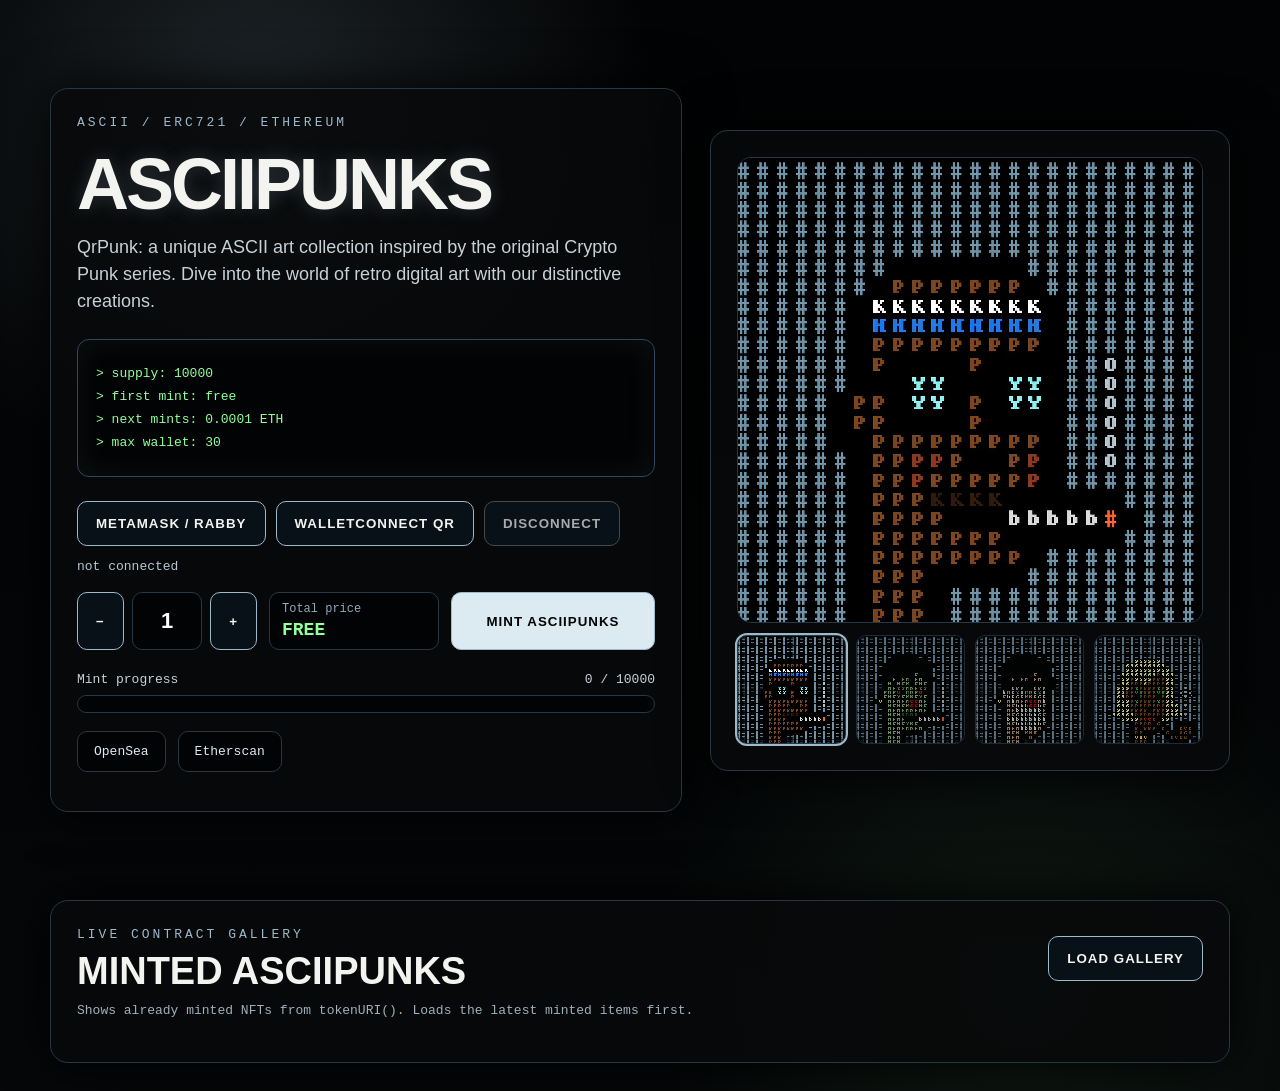
==== index.html @ 7e713a9b "Add files via upload" ====
<!doctype html>
<html lang="uk">
<head>
  <meta charset="utf-8" />
  <meta name="viewport" content="width=device-width,initial-scale=1" />
  <title>AsciiPunks Mint</title>
  <link rel="stylesheet" href="style.css" />
</head>
<body>
  <main class="page">
    <section class="hero">
      <div class="left">
        <div class="kicker">ASCII / ERC721 / ETHEREUM</div>
        <h1>AsciiPunks</h1>
        <p class="desc">QrPunk: a unique ASCII art collection inspired by the original Crypto Punk series. Dive into the world of retro digital art with our distinctive creations.</p>

        <div class="terminal">
          <p>&gt; supply: 10000</p>
          <p>&gt; first mint: free</p>
          <p>&gt; next mints: 0.0001 ETH</p>
          <p>&gt; max wallet: 30</p>
        </div>

        <div class="connect">
          <button id="browserWalletBtn">MetaMask / Rabby</button>
          <button id="walletConnectBtn">WalletConnect QR</button>
          <button id="disconnectBtn">Disconnect</button>
        </div>
        <p id="wallet">not connected</p>

        <div class="mintBox">
          <div class="counter">
            <button id="minusBtn">−</button>
            <input id="amountInput" value="1" />
            <button id="plusBtn">+</button>
          </div>
          <div class="priceBox">
            <span>Total price</span>
            <b id="priceText">FREE</b>
          </div>
          <button id="mintBtn" class="mint">Mint AsciiPunks</button>
        </div>

        <div class="progressWrap">
          <div class="progressTop">
            <span>Mint progress</span>
            <span id="mintedText">0 / 10000</span>
          </div>
          <div class="bar"><div id="progressBar"></div></div>
        </div>

        <div class="linksRow">
          <a id="openseaLink" href="#" target="_blank">OpenSea</a>
          <a id="etherscanLink" href="#" target="_blank">Etherscan</a>
        </div>

        <p id="status"></p>
      </div>

      <div class="right">
        <div class="mainPreview"><img id="mainImg" src="assets/preview1.jpeg" alt="AsciiPunk preview"></div>
        <div class="thumbs">
          <img src="assets/preview1.jpeg" data-img="assets/preview1.jpeg" class="active">
          <img src="assets/preview2.jpeg" data-img="assets/preview2.jpeg">
          <img src="assets/preview3.jpeg" data-img="assets/preview3.jpeg">
          <img src="assets/preview4.jpeg" data-img="assets/preview4.jpeg">
        </div>
      </div>
    </section>

    <section class="gallerySection">
      <div class="galleryHead">
        <div>
          <div class="kicker">LIVE CONTRACT GALLERY</div>
          <h2>Minted AsciiPunks</h2>
        </div>
        <button id="loadGalleryBtn">Load Gallery</button>
      </div>
      <p class="galleryNote">Shows already minted NFTs from tokenURI(). Loads the latest minted items first.</p>
      <div id="gallery" class="gallery"></div>
    </section>
  </main>

  <script type="module" src="app.js"></script>
</body>
</html>
---- style.css ----
*{box-sizing:border-box}:root{--bg:#020304;--line:#263746;--blue:#9db9ca;--green:#92ff9b;--white:#f3f3ef}body{margin:0;background:var(--bg);color:var(--white);font-family:Arial,Helvetica,sans-serif}.page{min-height:100vh;padding:28px;background:radial-gradient(circle at 20% 10%,rgba(157,185,202,.18),transparent 28%),radial-gradient(circle at 80% 90%,rgba(146,255,155,.08),transparent 26%),linear-gradient(180deg,#020304,#050708)}.hero{max-width:1180px;margin:0 auto;display:grid;grid-template-columns:1fr 520px;gap:28px;align-items:center;min-height:calc(100vh - 56px)}.left,.right,.gallerySection{border:1px solid var(--line);background:rgba(7,9,10,.86);box-shadow:0 0 50px #000;border-radius:18px;padding:26px}.kicker{font-family:monospace;color:var(--blue);letter-spacing:3px;font-size:13px}h1{font-size:72px;line-height:.9;margin:22px 0 14px;text-transform:uppercase;letter-spacing:-3px;text-shadow:0 0 18px rgba(157,185,202,.25)}h2{font-size:38px;line-height:1;margin:10px 0 0;text-transform:uppercase}.desc{color:#c8d1d6;font-size:18px;line-height:1.5;max-width:700px}.terminal{margin:24px 0;padding:18px;border:1px solid #31485a;background:#020304;color:var(--green);font-family:monospace;border-radius:12px;box-shadow:inset 0 0 30px rgba(157,185,202,.08)}.terminal p{margin:8px 0}.connect{display:flex;gap:10px;align-items:center;flex-wrap:wrap;margin-bottom:12px}button{border:1px solid var(--blue);background:#081018;color:var(--white);border-radius:10px;padding:14px 18px;font-weight:800;cursor:pointer;text-transform:uppercase;letter-spacing:1px}button:hover{box-shadow:0 0 18px rgba(157,185,202,.35)}#disconnectBtn{border-color:#494949;color:#aaa}#wallet,#status{font-family:monospace;color:#b7c7d1;word-break:break-word}.mintBox{display:grid;grid-template-columns:180px 170px 1fr;gap:12px;margin:18px 0}.counter{display:flex;gap:8px}.counter input{width:100%;border:1px solid var(--line);background:#020304;color:#fff;border-radius:10px;text-align:center;font-size:22px;font-weight:800}.priceBox{border:1px solid var(--line);background:#020304;border-radius:10px;padding:9px 12px;font-family:monospace}.priceBox span{display:block;color:#8fa9b8;font-size:12px;margin-bottom:4px}.priceBox b{display:block;color:var(--green);font-size:18px}.mint{background:#dceaf2;color:#020304}.progressWrap{margin-top:22px}.progressTop{display:flex;justify-content:space-between;font-family:monospace;color:#c8d1d6;margin-bottom:8px}.bar{height:18px;border:1px solid var(--line);background:#020304;border-radius:99px;overflow:hidden}#progressBar{height:100%;width:0%;background:linear-gradient(90deg,var(--blue),var(--green));box-shadow:0 0 20px rgba(146,255,155,.5)}.linksRow{display:flex;gap:12px;flex-wrap:wrap;margin-top:18px}.linksRow a{display:inline-flex;align-items:center;justify-content:center;padding:12px 16px;border:1px solid var(--line);border-radius:10px;background:#020304;color:#dceaf2;text-decoration:none;font-family:monospace;transition:.2s}.linksRow a:hover{border-color:var(--blue);box-shadow:0 0 18px rgba(157,185,202,.25)}.mainPreview{border:1px solid var(--line);background:#000;border-radius:14px;overflow:hidden}.mainPreview img{display:block;width:100%;image-rendering:pixelated}.thumbs{display:grid;grid-template-columns:repeat(4,1fr);gap:10px;margin-top:12px}.thumbs img{width:100%;border:1px solid var(--line);border-radius:10px;cursor:pointer;image-rendering:pixelated;opacity:.75}.thumbs img.active{opacity:1;outline:2px solid var(--blue)}.gallerySection{max-width:1180px;margin:28px auto 0}.galleryHead{display:flex;justify-content:space-between;align-items:center;gap:16px}.galleryNote{color:#9fb0bb;font-family:monospace}.gallery{display:grid;grid-template-columns:repeat(5,1fr);gap:14px;margin-top:18px}.nftCard{border:1px solid var(--line);background:#020304;border-radius:14px;overflow:hidden}.nftCard img{display:block;width:100%;aspect-ratio:1/1;object-fit:cover;image-rendering:pixelated;background:#000}.nftCard div{padding:10px;font-family:monospace;color:#dceaf2}.nftCard small{display:block;color:#8fa9b8;margin-top:4px}@media(max-width:980px){.hero{grid-template-columns:1fr}.right{order:-1}h1{font-size:48px}.mintBox{grid-template-columns:1fr}.priceBox{text-align:center}.gallery{grid-template-columns:repeat(2,1fr)}.galleryHead{display:block}.galleryHead button{margin-top:14px;width:100%}}
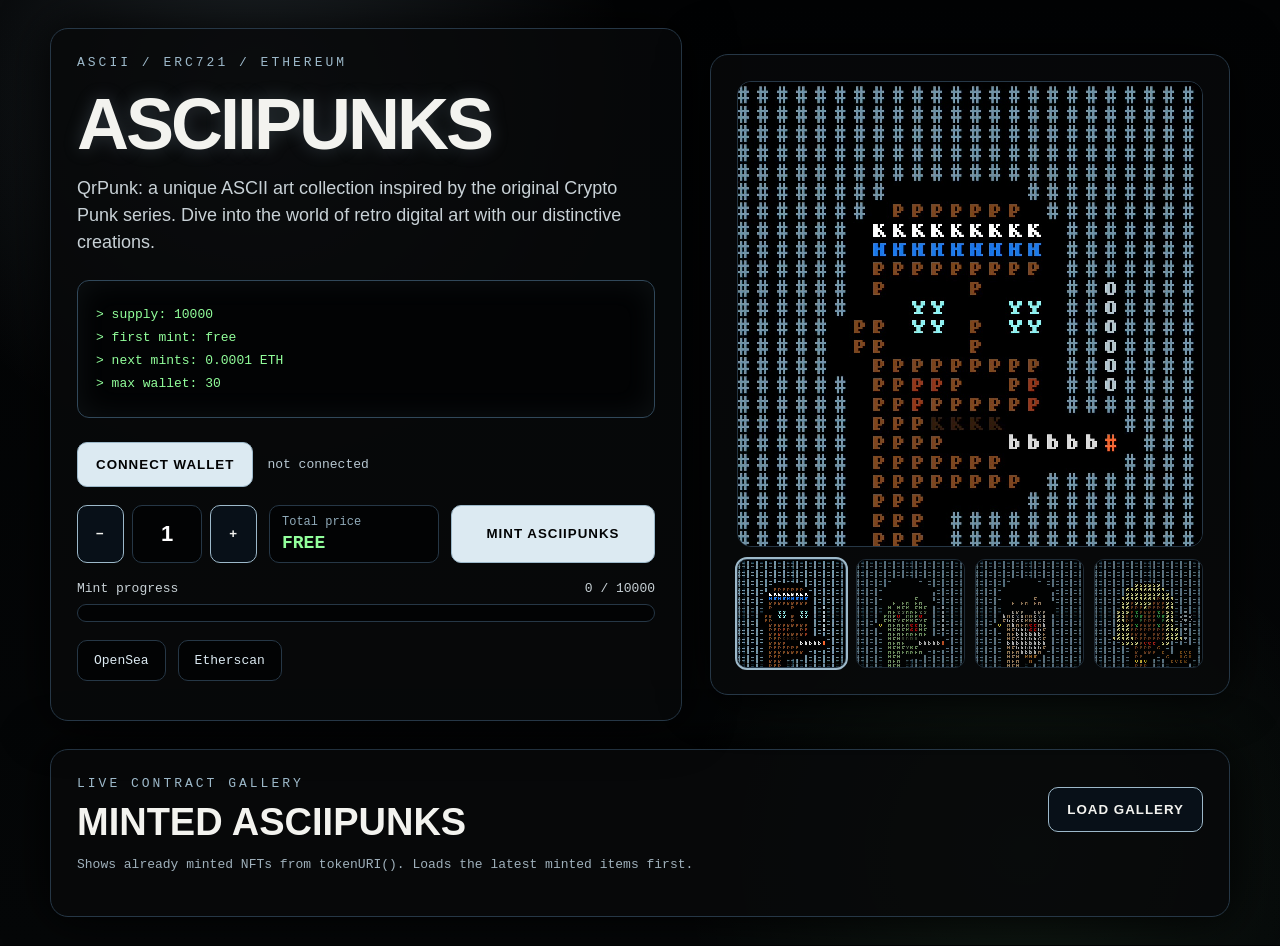
==== commit f9b122dc: "Add files via upload" ====
--- a/index.html
+++ b/index.html
@@ -1,86 +1,18 @@
-<!doctype html>
-<html lang="uk">
-<head>
-  <meta charset="utf-8" />
-  <meta name="viewport" content="width=device-width,initial-scale=1" />
-  <title>AsciiPunks Mint</title>
-  <link rel="stylesheet" href="style.css" />
-</head>
-<body>
-  <main class="page">
-    <section class="hero">
-      <div class="left">
-        <div class="kicker">ASCII / ERC721 / ETHEREUM</div>
-        <h1>AsciiPunks</h1>
-        <p class="desc">QrPunk: a unique ASCII art collection inspired by the original Crypto Punk series. Dive into the world of retro digital art with our distinctive creations.</p>
-
-        <div class="terminal">
-          <p>&gt; supply: 10000</p>
-          <p>&gt; first mint: free</p>
-          <p>&gt; next mints: 0.0001 ETH</p>
-          <p>&gt; max wallet: 30</p>
-        </div>
-
-        <div class="connect">
-          <button id="browserWalletBtn">MetaMask / Rabby</button>
-          <button id="walletConnectBtn">WalletConnect QR</button>
-          <button id="disconnectBtn">Disconnect</button>
-        </div>
-        <p id="wallet">not connected</p>
-
-        <div class="mintBox">
-          <div class="counter">
-            <button id="minusBtn">−</button>
-            <input id="amountInput" value="1" />
-            <button id="plusBtn">+</button>
-          </div>
-          <div class="priceBox">
-            <span>Total price</span>
-            <b id="priceText">FREE</b>
-          </div>
-          <button id="mintBtn" class="mint">Mint AsciiPunks</button>
-        </div>
-
-        <div class="progressWrap">
-          <div class="progressTop">
-            <span>Mint progress</span>
-            <span id="mintedText">0 / 10000</span>
-          </div>
-          <div class="bar"><div id="progressBar"></div></div>
-        </div>
-
-        <div class="linksRow">
-          <a id="openseaLink" href="#" target="_blank">OpenSea</a>
-          <a id="etherscanLink" href="#" target="_blank">Etherscan</a>
-        </div>
-
-        <p id="status"></p>
-      </div>
-
-      <div class="right">
-        <div class="mainPreview"><img id="mainImg" src="assets/preview1.jpeg" alt="AsciiPunk preview"></div>
-        <div class="thumbs">
-          <img src="assets/preview1.jpeg" data-img="assets/preview1.jpeg" class="active">
-          <img src="assets/preview2.jpeg" data-img="assets/preview2.jpeg">
-          <img src="assets/preview3.jpeg" data-img="assets/preview3.jpeg">
-          <img src="assets/preview4.jpeg" data-img="assets/preview4.jpeg">
-        </div>
-      </div>
-    </section>
-
-    <section class="gallerySection">
-      <div class="galleryHead">
-        <div>
-          <div class="kicker">LIVE CONTRACT GALLERY</div>
-          <h2>Minted AsciiPunks</h2>
-        </div>
-        <button id="loadGalleryBtn">Load Gallery</button>
-      </div>
-      <p class="galleryNote">Shows already minted NFTs from tokenURI(). Loads the latest minted items first.</p>
-      <div id="gallery" class="gallery"></div>
-    </section>
-  </main>
-
-  <script type="module" src="app.js"></script>
-</body>
-</html>
+<!doctype html><html lang="uk"><head><meta charset="utf-8"><meta name="viewport" content="width=device-width,initial-scale=1"><title>AsciiPunks Mint</title><link rel="stylesheet" href="style.css"></head><body>
+<main class="page">
+<section class="hero">
+<div class="left">
+<div class="kicker">ASCII / ERC721 / ETHEREUM</div>
+<h1>AsciiPunks</h1>
+<p class="desc">QrPunk: a unique ASCII art collection inspired by the original Crypto Punk series. Dive into the world of retro digital art with our distinctive creations.</p>
+<div class="terminal"><p>&gt; supply: 10000</p><p>&gt; first mint: free</p><p>&gt; next mints: 0.0001 ETH</p><p>&gt; max wallet: 30</p></div>
+<div class="connect"><button id="connectWalletBtn">Connect Wallet</button><span id="wallet">not connected</span></div>
+<div class="mintBox"><div class="counter"><button id="minusBtn">−</button><input id="amountInput" value="1"><button id="plusBtn">+</button></div><div class="priceBox"><span>Total price</span><b id="priceText">FREE</b></div><button id="mintBtn" class="mint">Mint AsciiPunks</button></div>
+<div class="progressWrap"><div class="progressTop"><span>Mint progress</span><span id="mintedText">0 / 10000</span></div><div class="bar"><div id="progressBar"></div></div></div>
+<div class="linksRow"><a id="openseaLink" href="#" target="_blank">OpenSea</a><a id="etherscanLink" href="#" target="_blank">Etherscan</a></div>
+<p id="status"></p>
+</div>
+<div class="right"><div class="mainPreview"><img id="mainImg" src="assets/preview1.jpeg"></div><div class="thumbs"><img src="assets/preview1.jpeg" data-img="assets/preview1.jpeg" class="active"><img src="assets/preview2.jpeg" data-img="assets/preview2.jpeg"><img src="assets/preview3.jpeg" data-img="assets/preview3.jpeg"><img src="assets/preview4.jpeg" data-img="assets/preview4.jpeg"></div></div>
+</section>
+<section class="gallerySection"><div class="galleryHead"><div><div class="kicker">LIVE CONTRACT GALLERY</div><h2>Minted AsciiPunks</h2></div><button id="loadGalleryBtn">Load Gallery</button></div><p class="galleryNote">Shows already minted NFTs from tokenURI(). Loads the latest minted items first.</p><div id="gallery" class="gallery"></div></section>
+</main><script type="module" src="app.js"></script></body></html>
--- a/style.css
+++ b/style.css
@@ -1 +1 @@
-*{box-sizing:border-box}:root{--bg:#020304;--line:#263746;--blue:#9db9ca;--green:#92ff9b;--white:#f3f3ef}body{margin:0;background:var(--bg);color:var(--white);font-family:Arial,Helvetica,sans-serif}.page{min-height:100vh;padding:28px;background:radial-gradient(circle at 20% 10%,rgba(157,185,202,.18),transparent 28%),radial-gradient(circle at 80% 90%,rgba(146,255,155,.08),transparent 26%),linear-gradient(180deg,#020304,#050708)}.hero{max-width:1180px;margin:0 auto;display:grid;grid-template-columns:1fr 520px;gap:28px;align-items:center;min-height:calc(100vh - 56px)}.left,.right,.gallerySection{border:1px solid var(--line);background:rgba(7,9,10,.86);box-shadow:0 0 50px #000;border-radius:18px;padding:26px}.kicker{font-family:monospace;color:var(--blue);letter-spacing:3px;font-size:13px}h1{font-size:72px;line-height:.9;margin:22px 0 14px;text-transform:uppercase;letter-spacing:-3px;text-shadow:0 0 18px rgba(157,185,202,.25)}h2{font-size:38px;line-height:1;margin:10px 0 0;text-transform:uppercase}.desc{color:#c8d1d6;font-size:18px;line-height:1.5;max-width:700px}.terminal{margin:24px 0;padding:18px;border:1px solid #31485a;background:#020304;color:var(--green);font-family:monospace;border-radius:12px;box-shadow:inset 0 0 30px rgba(157,185,202,.08)}.terminal p{margin:8px 0}.connect{display:flex;gap:10px;align-items:center;flex-wrap:wrap;margin-bottom:12px}button{border:1px solid var(--blue);background:#081018;color:var(--white);border-radius:10px;padding:14px 18px;font-weight:800;cursor:pointer;text-transform:uppercase;letter-spacing:1px}button:hover{box-shadow:0 0 18px rgba(157,185,202,.35)}#disconnectBtn{border-color:#494949;color:#aaa}#wallet,#status{font-family:monospace;color:#b7c7d1;word-break:break-word}.mintBox{display:grid;grid-template-columns:180px 170px 1fr;gap:12px;margin:18px 0}.counter{display:flex;gap:8px}.counter input{width:100%;border:1px solid var(--line);background:#020304;color:#fff;border-radius:10px;text-align:center;font-size:22px;font-weight:800}.priceBox{border:1px solid var(--line);background:#020304;border-radius:10px;padding:9px 12px;font-family:monospace}.priceBox span{display:block;color:#8fa9b8;font-size:12px;margin-bottom:4px}.priceBox b{display:block;color:var(--green);font-size:18px}.mint{background:#dceaf2;color:#020304}.progressWrap{margin-top:22px}.progressTop{display:flex;justify-content:space-between;font-family:monospace;color:#c8d1d6;margin-bottom:8px}.bar{height:18px;border:1px solid var(--line);background:#020304;border-radius:99px;overflow:hidden}#progressBar{height:100%;width:0%;background:linear-gradient(90deg,var(--blue),var(--green));box-shadow:0 0 20px rgba(146,255,155,.5)}.linksRow{display:flex;gap:12px;flex-wrap:wrap;margin-top:18px}.linksRow a{display:inline-flex;align-items:center;justify-content:center;padding:12px 16px;border:1px solid var(--line);border-radius:10px;background:#020304;color:#dceaf2;text-decoration:none;font-family:monospace;transition:.2s}.linksRow a:hover{border-color:var(--blue);box-shadow:0 0 18px rgba(157,185,202,.25)}.mainPreview{border:1px solid var(--line);background:#000;border-radius:14px;overflow:hidden}.mainPreview img{display:block;width:100%;image-rendering:pixelated}.thumbs{display:grid;grid-template-columns:repeat(4,1fr);gap:10px;margin-top:12px}.thumbs img{width:100%;border:1px solid var(--line);border-radius:10px;cursor:pointer;image-rendering:pixelated;opacity:.75}.thumbs img.active{opacity:1;outline:2px solid var(--blue)}.gallerySection{max-width:1180px;margin:28px auto 0}.galleryHead{display:flex;justify-content:space-between;align-items:center;gap:16px}.galleryNote{color:#9fb0bb;font-family:monospace}.gallery{display:grid;grid-template-columns:repeat(5,1fr);gap:14px;margin-top:18px}.nftCard{border:1px solid var(--line);background:#020304;border-radius:14px;overflow:hidden}.nftCard img{display:block;width:100%;aspect-ratio:1/1;object-fit:cover;image-rendering:pixelated;background:#000}.nftCard div{padding:10px;font-family:monospace;color:#dceaf2}.nftCard small{display:block;color:#8fa9b8;margin-top:4px}@media(max-width:980px){.hero{grid-template-columns:1fr}.right{order:-1}h1{font-size:48px}.mintBox{grid-template-columns:1fr}.priceBox{text-align:center}.gallery{grid-template-columns:repeat(2,1fr)}.galleryHead{display:block}.galleryHead button{margin-top:14px;width:100%}}+*{box-sizing:border-box}:root{--bg:#020304;--line:#263746;--blue:#9db9ca;--green:#92ff9b;--white:#f3f3ef}body{margin:0;background:var(--bg);color:var(--white);font-family:Arial,Helvetica,sans-serif}.page{min-height:100vh;padding:28px;background:radial-gradient(circle at 20% 10%,rgba(157,185,202,.18),transparent 28%),radial-gradient(circle at 80% 90%,rgba(146,255,155,.08),transparent 26%),linear-gradient(180deg,#020304,#050708)}.hero{max-width:1180px;margin:0 auto;display:grid;grid-template-columns:1fr 520px;gap:28px;align-items:center}.left,.right,.gallerySection{border:1px solid var(--line);background:rgba(7,9,10,.86);box-shadow:0 0 50px #000;border-radius:18px;padding:26px}.kicker{font-family:monospace;color:var(--blue);letter-spacing:3px;font-size:13px}h1{font-size:72px;line-height:.9;margin:22px 0 14px;text-transform:uppercase;letter-spacing:-3px;text-shadow:0 0 18px rgba(157,185,202,.25)}h2{font-size:38px;margin:10px 0 0;text-transform:uppercase}.desc{color:#c8d1d6;font-size:18px;line-height:1.5}.terminal{margin:24px 0;padding:18px;border:1px solid #31485a;background:#020304;color:var(--green);font-family:monospace;border-radius:12px;box-shadow:inset 0 0 30px rgba(157,185,202,.08)}.terminal p{margin:8px 0}.connect{display:flex;gap:14px;align-items:center;flex-wrap:wrap;margin-bottom:12px}button{border:1px solid var(--blue);background:#081018;color:var(--white);border-radius:10px;padding:14px 18px;font-weight:800;cursor:pointer;text-transform:uppercase;letter-spacing:1px}button:hover{box-shadow:0 0 18px rgba(157,185,202,.35)}#connectWalletBtn,.mint{background:#dceaf2;color:#020304}#wallet,#status{font-family:monospace;color:#b7c7d1;word-break:break-word}.mintBox{display:grid;grid-template-columns:180px 170px 1fr;gap:12px;margin:18px 0}.counter{display:flex;gap:8px}.counter input{width:100%;border:1px solid var(--line);background:#020304;color:#fff;border-radius:10px;text-align:center;font-size:22px;font-weight:800}.priceBox{border:1px solid var(--line);background:#020304;border-radius:10px;padding:9px 12px;font-family:monospace}.priceBox span{display:block;color:#8fa9b8;font-size:12px;margin-bottom:4px}.priceBox b{display:block;color:var(--green);font-size:18px}.progressTop{display:flex;justify-content:space-between;font-family:monospace;color:#c8d1d6;margin-bottom:8px}.bar{height:18px;border:1px solid var(--line);background:#020304;border-radius:99px;overflow:hidden}#progressBar{height:100%;width:0%;background:linear-gradient(90deg,var(--blue),var(--green));box-shadow:0 0 20px rgba(146,255,155,.5)}.linksRow{display:flex;gap:12px;flex-wrap:wrap;margin-top:18px}.linksRow a{display:inline-flex;padding:12px 16px;border:1px solid var(--line);border-radius:10px;background:#020304;color:#dceaf2;text-decoration:none;font-family:monospace}.mainPreview{border:1px solid var(--line);background:#000;border-radius:14px;overflow:hidden}.mainPreview img{display:block;width:100%;image-rendering:pixelated}.thumbs{display:grid;grid-template-columns:repeat(4,1fr);gap:10px;margin-top:12px}.thumbs img{width:100%;border:1px solid var(--line);border-radius:10px;cursor:pointer;image-rendering:pixelated;opacity:.75}.thumbs img.active{opacity:1;outline:2px solid var(--blue)}.gallerySection{max-width:1180px;margin:28px auto 0}.galleryHead{display:flex;justify-content:space-between;align-items:center;gap:16px}.galleryNote{color:#9fb0bb;font-family:monospace}.gallery{display:grid;grid-template-columns:repeat(5,1fr);gap:14px;margin-top:18px}.nftCard{border:1px solid var(--line);background:#020304;border-radius:14px;overflow:hidden}.nftCard img{display:block;width:100%;aspect-ratio:1/1;object-fit:cover;image-rendering:pixelated;background:#000}.nftCard div{padding:10px;font-family:monospace;color:#dceaf2}.nftCard small{display:block;color:#8fa9b8;margin-top:4px}@media(max-width:980px){.hero{grid-template-columns:1fr}.right{order:-1}h1{font-size:48px}.mintBox{grid-template-columns:1fr}.priceBox{text-align:center}.gallery{grid-template-columns:repeat(2,1fr)}.galleryHead{display:block}.galleryHead button{margin-top:14px;width:100%}}
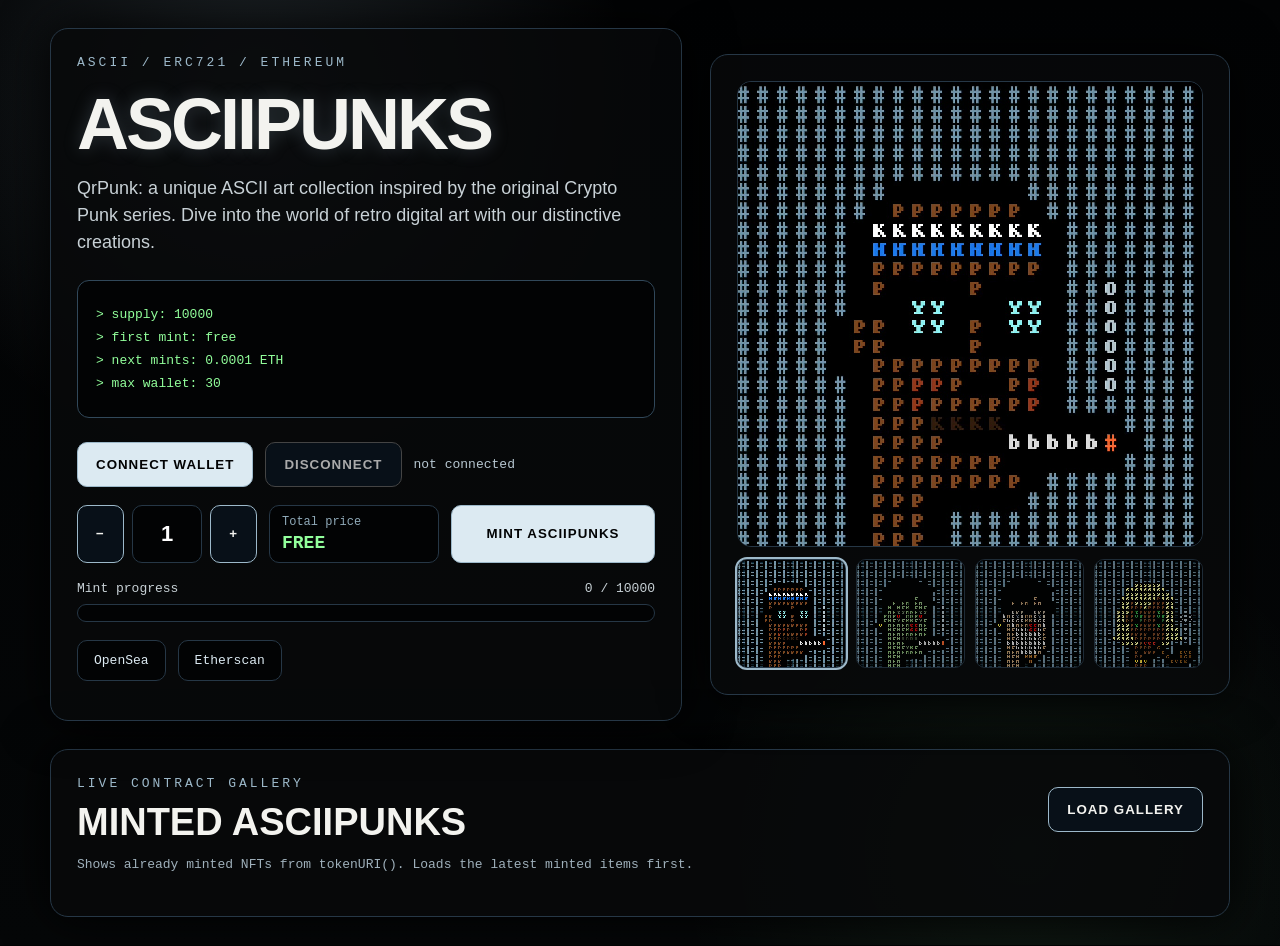
==== commit f5db2377: "Add files via upload" ====
--- a/index.html
+++ b/index.html
@@ -1,18 +1,13 @@
 <!doctype html><html lang="uk"><head><meta charset="utf-8"><meta name="viewport" content="width=device-width,initial-scale=1"><title>AsciiPunks Mint</title><link rel="stylesheet" href="style.css"></head><body>
-<main class="page">
-<section class="hero">
-<div class="left">
-<div class="kicker">ASCII / ERC721 / ETHEREUM</div>
-<h1>AsciiPunks</h1>
+<main class="page"><section class="hero"><div class="left">
+<div class="kicker">ASCII / ERC721 / ETHEREUM</div><h1>AsciiPunks</h1>
 <p class="desc">QrPunk: a unique ASCII art collection inspired by the original Crypto Punk series. Dive into the world of retro digital art with our distinctive creations.</p>
 <div class="terminal"><p>&gt; supply: 10000</p><p>&gt; first mint: free</p><p>&gt; next mints: 0.0001 ETH</p><p>&gt; max wallet: 30</p></div>
-<div class="connect"><button id="connectWalletBtn">Connect Wallet</button><span id="wallet">not connected</span></div>
+<div class="connect"><button id="connectWalletBtn">Connect Wallet</button><button id="disconnectBtn" class="ghost">Disconnect</button><span id="wallet">not connected</span></div>
 <div class="mintBox"><div class="counter"><button id="minusBtn">−</button><input id="amountInput" value="1"><button id="plusBtn">+</button></div><div class="priceBox"><span>Total price</span><b id="priceText">FREE</b></div><button id="mintBtn" class="mint">Mint AsciiPunks</button></div>
 <div class="progressWrap"><div class="progressTop"><span>Mint progress</span><span id="mintedText">0 / 10000</span></div><div class="bar"><div id="progressBar"></div></div></div>
-<div class="linksRow"><a id="openseaLink" href="#" target="_blank">OpenSea</a><a id="etherscanLink" href="#" target="_blank">Etherscan</a></div>
-<p id="status"></p>
-</div>
-<div class="right"><div class="mainPreview"><img id="mainImg" src="assets/preview1.jpeg"></div><div class="thumbs"><img src="assets/preview1.jpeg" data-img="assets/preview1.jpeg" class="active"><img src="assets/preview2.jpeg" data-img="assets/preview2.jpeg"><img src="assets/preview3.jpeg" data-img="assets/preview3.jpeg"><img src="assets/preview4.jpeg" data-img="assets/preview4.jpeg"></div></div>
-</section>
-<section class="gallerySection"><div class="galleryHead"><div><div class="kicker">LIVE CONTRACT GALLERY</div><h2>Minted AsciiPunks</h2></div><button id="loadGalleryBtn">Load Gallery</button></div><p class="galleryNote">Shows already minted NFTs from tokenURI(). Loads the latest minted items first.</p><div id="gallery" class="gallery"></div></section>
-</main><script type="module" src="app.js"></script></body></html>+<div class="linksRow"><a id="openseaLink" href="#" target="_blank">OpenSea</a><a id="etherscanLink" href="#" target="_blank">Etherscan</a></div><p id="status"></p></div>
+<div class="right"><div class="mainPreview"><img id="mainImg" src="assets/preview1.jpeg"></div><div class="thumbs"><img src="assets/preview1.jpeg" data-img="assets/preview1.jpeg" class="active"><img src="assets/preview2.jpeg" data-img="assets/preview2.jpeg"><img src="assets/preview3.jpeg" data-img="assets/preview3.jpeg"><img src="assets/preview4.jpeg" data-img="assets/preview4.jpeg"></div></div></section>
+<section class="gallerySection"><div class="galleryHead"><div><div class="kicker">LIVE CONTRACT GALLERY</div><h2>Minted AsciiPunks</h2></div><button id="loadGalleryBtn">Load Gallery</button></div><p class="galleryNote">Shows already minted NFTs from tokenURI(). Loads the latest minted items first.</p><div id="gallery" class="gallery"></div></section></main>
+<div id="walletModal" class="modal hidden"><div class="modalCard"><button id="closeModalBtn" class="close">×</button><h3>Connect Wallet</h3><p>Choose wallet connection</p><button id="browserWalletBtn" class="walletOption">MetaMask / Rabby / Browser Wallet</button><button id="walletConnectBtn" class="walletOption">WalletConnect QR / Mobile Wallets</button></div></div>
+<script type="module" src="app.js"></script></body></html>
--- a/style.css
+++ b/style.css
@@ -1 +1 @@
-*{box-sizing:border-box}:root{--bg:#020304;--line:#263746;--blue:#9db9ca;--green:#92ff9b;--white:#f3f3ef}body{margin:0;background:var(--bg);color:var(--white);font-family:Arial,Helvetica,sans-serif}.page{min-height:100vh;padding:28px;background:radial-gradient(circle at 20% 10%,rgba(157,185,202,.18),transparent 28%),radial-gradient(circle at 80% 90%,rgba(146,255,155,.08),transparent 26%),linear-gradient(180deg,#020304,#050708)}.hero{max-width:1180px;margin:0 auto;display:grid;grid-template-columns:1fr 520px;gap:28px;align-items:center}.left,.right,.gallerySection{border:1px solid var(--line);background:rgba(7,9,10,.86);box-shadow:0 0 50px #000;border-radius:18px;padding:26px}.kicker{font-family:monospace;color:var(--blue);letter-spacing:3px;font-size:13px}h1{font-size:72px;line-height:.9;margin:22px 0 14px;text-transform:uppercase;letter-spacing:-3px;text-shadow:0 0 18px rgba(157,185,202,.25)}h2{font-size:38px;margin:10px 0 0;text-transform:uppercase}.desc{color:#c8d1d6;font-size:18px;line-height:1.5}.terminal{margin:24px 0;padding:18px;border:1px solid #31485a;background:#020304;color:var(--green);font-family:monospace;border-radius:12px;box-shadow:inset 0 0 30px rgba(157,185,202,.08)}.terminal p{margin:8px 0}.connect{display:flex;gap:14px;align-items:center;flex-wrap:wrap;margin-bottom:12px}button{border:1px solid var(--blue);background:#081018;color:var(--white);border-radius:10px;padding:14px 18px;font-weight:800;cursor:pointer;text-transform:uppercase;letter-spacing:1px}button:hover{box-shadow:0 0 18px rgba(157,185,202,.35)}#connectWalletBtn,.mint{background:#dceaf2;color:#020304}#wallet,#status{font-family:monospace;color:#b7c7d1;word-break:break-word}.mintBox{display:grid;grid-template-columns:180px 170px 1fr;gap:12px;margin:18px 0}.counter{display:flex;gap:8px}.counter input{width:100%;border:1px solid var(--line);background:#020304;color:#fff;border-radius:10px;text-align:center;font-size:22px;font-weight:800}.priceBox{border:1px solid var(--line);background:#020304;border-radius:10px;padding:9px 12px;font-family:monospace}.priceBox span{display:block;color:#8fa9b8;font-size:12px;margin-bottom:4px}.priceBox b{display:block;color:var(--green);font-size:18px}.progressTop{display:flex;justify-content:space-between;font-family:monospace;color:#c8d1d6;margin-bottom:8px}.bar{height:18px;border:1px solid var(--line);background:#020304;border-radius:99px;overflow:hidden}#progressBar{height:100%;width:0%;background:linear-gradient(90deg,var(--blue),var(--green));box-shadow:0 0 20px rgba(146,255,155,.5)}.linksRow{display:flex;gap:12px;flex-wrap:wrap;margin-top:18px}.linksRow a{display:inline-flex;padding:12px 16px;border:1px solid var(--line);border-radius:10px;background:#020304;color:#dceaf2;text-decoration:none;font-family:monospace}.mainPreview{border:1px solid var(--line);background:#000;border-radius:14px;overflow:hidden}.mainPreview img{display:block;width:100%;image-rendering:pixelated}.thumbs{display:grid;grid-template-columns:repeat(4,1fr);gap:10px;margin-top:12px}.thumbs img{width:100%;border:1px solid var(--line);border-radius:10px;cursor:pointer;image-rendering:pixelated;opacity:.75}.thumbs img.active{opacity:1;outline:2px solid var(--blue)}.gallerySection{max-width:1180px;margin:28px auto 0}.galleryHead{display:flex;justify-content:space-between;align-items:center;gap:16px}.galleryNote{color:#9fb0bb;font-family:monospace}.gallery{display:grid;grid-template-columns:repeat(5,1fr);gap:14px;margin-top:18px}.nftCard{border:1px solid var(--line);background:#020304;border-radius:14px;overflow:hidden}.nftCard img{display:block;width:100%;aspect-ratio:1/1;object-fit:cover;image-rendering:pixelated;background:#000}.nftCard div{padding:10px;font-family:monospace;color:#dceaf2}.nftCard small{display:block;color:#8fa9b8;margin-top:4px}@media(max-width:980px){.hero{grid-template-columns:1fr}.right{order:-1}h1{font-size:48px}.mintBox{grid-template-columns:1fr}.priceBox{text-align:center}.gallery{grid-template-columns:repeat(2,1fr)}.galleryHead{display:block}.galleryHead button{margin-top:14px;width:100%}}+*{box-sizing:border-box}:root{--bg:#020304;--line:#263746;--blue:#9db9ca;--green:#92ff9b;--white:#f3f3ef}body{margin:0;background:var(--bg);color:var(--white);font-family:Arial,Helvetica,sans-serif}.page{min-height:100vh;padding:28px;background:radial-gradient(circle at 20% 10%,rgba(157,185,202,.18),transparent 28%),radial-gradient(circle at 80% 90%,rgba(146,255,155,.08),transparent 26%),linear-gradient(180deg,#020304,#050708)}.hero{max-width:1180px;margin:0 auto;display:grid;grid-template-columns:1fr 520px;gap:28px;align-items:center}.left,.right,.gallerySection{border:1px solid var(--line);background:rgba(7,9,10,.86);box-shadow:0 0 50px #000;border-radius:18px;padding:26px}.kicker{font-family:monospace;color:var(--blue);letter-spacing:3px;font-size:13px}h1{font-size:72px;line-height:.9;margin:22px 0 14px;text-transform:uppercase;letter-spacing:-3px;text-shadow:0 0 18px rgba(157,185,202,.25)}h2{font-size:38px;margin:10px 0 0;text-transform:uppercase}.desc{color:#c8d1d6;font-size:18px;line-height:1.5}.terminal{margin:24px 0;padding:18px;border:1px solid #31485a;background:#020304;color:var(--green);font-family:monospace;border-radius:12px}.terminal p{margin:8px 0}.connect{display:flex;gap:12px;align-items:center;flex-wrap:wrap;margin-bottom:12px}button{border:1px solid var(--blue);background:#081018;color:var(--white);border-radius:10px;padding:14px 18px;font-weight:800;cursor:pointer;text-transform:uppercase;letter-spacing:1px}button:hover{box-shadow:0 0 18px rgba(157,185,202,.35)}#connectWalletBtn,.mint{background:#dceaf2;color:#020304}.ghost{border-color:#444;color:#aaa}#wallet,#status{font-family:monospace;color:#b7c7d1;word-break:break-word}.mintBox{display:grid;grid-template-columns:180px 170px 1fr;gap:12px;margin:18px 0}.counter{display:flex;gap:8px}.counter input{width:100%;border:1px solid var(--line);background:#020304;color:#fff;border-radius:10px;text-align:center;font-size:22px;font-weight:800}.priceBox{border:1px solid var(--line);background:#020304;border-radius:10px;padding:9px 12px;font-family:monospace}.priceBox span{display:block;color:#8fa9b8;font-size:12px;margin-bottom:4px}.priceBox b{display:block;color:var(--green);font-size:18px}.progressTop{display:flex;justify-content:space-between;font-family:monospace;color:#c8d1d6;margin-bottom:8px}.bar{height:18px;border:1px solid var(--line);background:#020304;border-radius:99px;overflow:hidden}#progressBar{height:100%;width:0%;background:linear-gradient(90deg,var(--blue),var(--green))}.linksRow{display:flex;gap:12px;flex-wrap:wrap;margin-top:18px}.linksRow a{display:inline-flex;padding:12px 16px;border:1px solid var(--line);border-radius:10px;background:#020304;color:#dceaf2;text-decoration:none;font-family:monospace}.mainPreview{border:1px solid var(--line);background:#000;border-radius:14px;overflow:hidden}.mainPreview img{display:block;width:100%;image-rendering:pixelated}.thumbs{display:grid;grid-template-columns:repeat(4,1fr);gap:10px;margin-top:12px}.thumbs img{width:100%;border:1px solid var(--line);border-radius:10px;cursor:pointer;image-rendering:pixelated;opacity:.75}.thumbs img.active{opacity:1;outline:2px solid var(--blue)}.gallerySection{max-width:1180px;margin:28px auto 0}.galleryHead{display:flex;justify-content:space-between;align-items:center;gap:16px}.galleryNote{color:#9fb0bb;font-family:monospace}.gallery{display:grid;grid-template-columns:repeat(5,1fr);gap:14px;margin-top:18px}.nftCard{border:1px solid var(--line);background:#020304;border-radius:14px;overflow:hidden}.nftCard img{display:block;width:100%;aspect-ratio:1/1;object-fit:cover;image-rendering:pixelated;background:#000}.nftCard div{padding:10px;font-family:monospace;color:#dceaf2}.nftCard small{display:block;color:#8fa9b8;margin-top:4px}.modal{position:fixed;inset:0;background:rgba(0,0,0,.72);display:flex;align-items:center;justify-content:center;padding:20px;z-index:999}.hidden{display:none}.modalCard{width:min(420px,100%);border:1px solid var(--line);background:#07090a;border-radius:18px;padding:22px;box-shadow:0 0 60px #000;position:relative}.modalCard h3{font-size:28px;margin:0 0 8px}.modalCard p{color:#9fb0bb}.walletOption{width:100%;margin-top:10px;text-align:left;background:#020304}.close{position:absolute;right:14px;top:12px;border:0;background:transparent;color:#fff;font-size:28px;padding:4px 10px}@media(max-width:980px){.hero{grid-template-columns:1fr}.right{order:-1}h1{font-size:48px}.mintBox{grid-template-columns:1fr}.priceBox{text-align:center}.gallery{grid-template-columns:repeat(2,1fr)}.galleryHead{display:block}.galleryHead button{margin-top:14px;width:100%}}
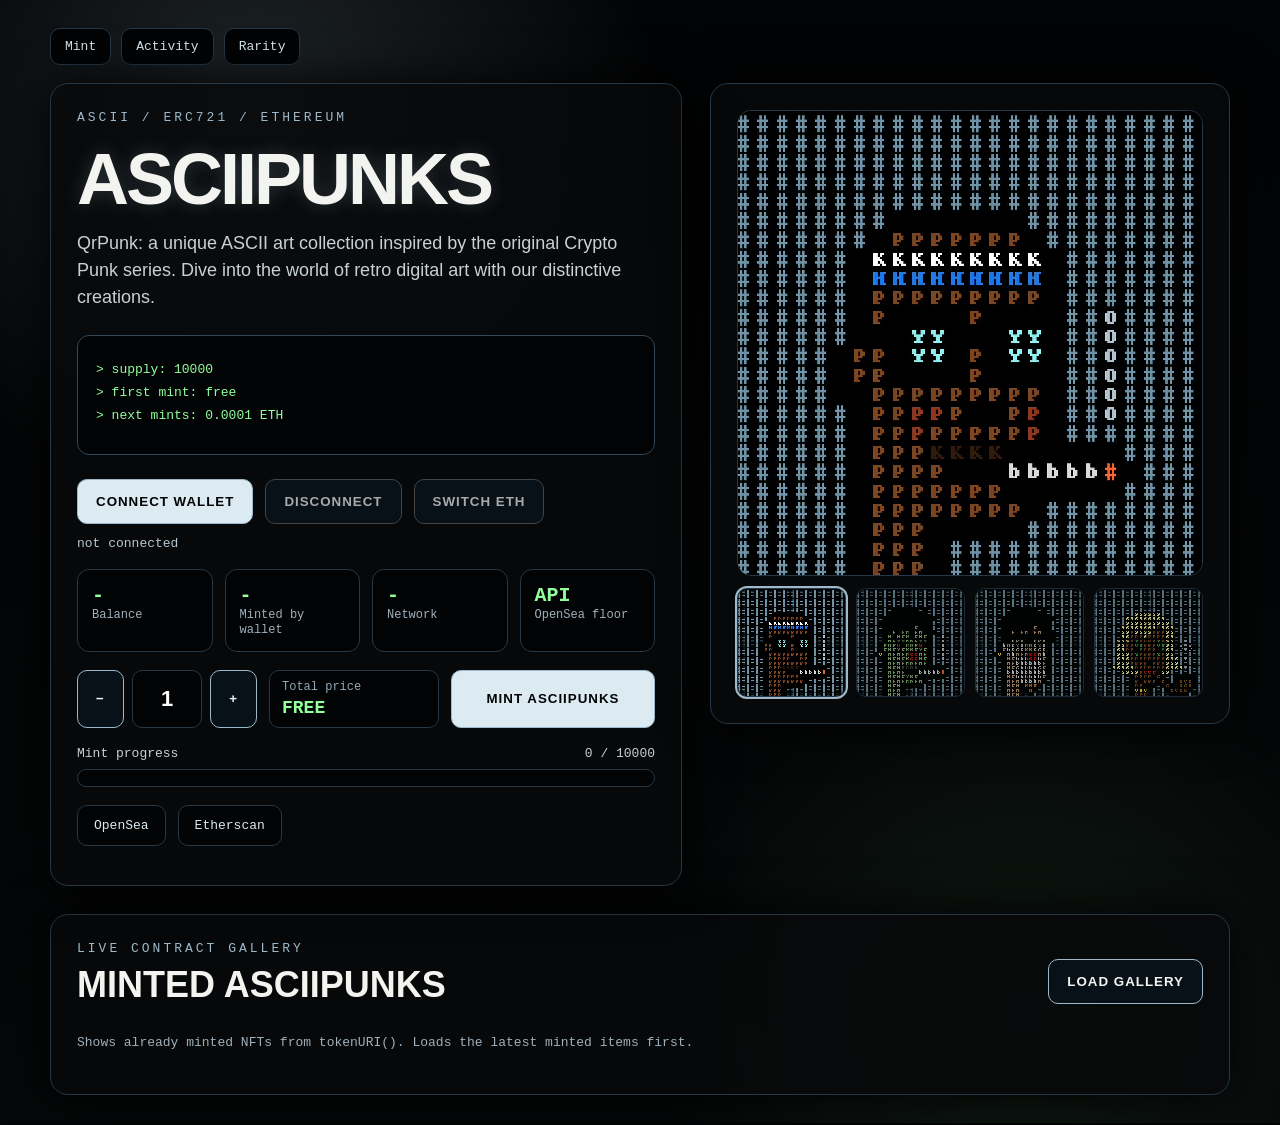
==== commit 90c68893: "Add files via upload" ====
--- a/index.html
+++ b/index.html
@@ -1,13 +1 @@
-<!doctype html><html lang="uk"><head><meta charset="utf-8"><meta name="viewport" content="width=device-width,initial-scale=1"><title>AsciiPunks Mint</title><link rel="stylesheet" href="style.css"></head><body>
-<main class="page"><section class="hero"><div class="left">
-<div class="kicker">ASCII / ERC721 / ETHEREUM</div><h1>AsciiPunks</h1>
-<p class="desc">QrPunk: a unique ASCII art collection inspired by the original Crypto Punk series. Dive into the world of retro digital art with our distinctive creations.</p>
-<div class="terminal"><p>&gt; supply: 10000</p><p>&gt; first mint: free</p><p>&gt; next mints: 0.0001 ETH</p><p>&gt; max wallet: 30</p></div>
-<div class="connect"><button id="connectWalletBtn">Connect Wallet</button><button id="disconnectBtn" class="ghost">Disconnect</button><span id="wallet">not connected</span></div>
-<div class="mintBox"><div class="counter"><button id="minusBtn">−</button><input id="amountInput" value="1"><button id="plusBtn">+</button></div><div class="priceBox"><span>Total price</span><b id="priceText">FREE</b></div><button id="mintBtn" class="mint">Mint AsciiPunks</button></div>
-<div class="progressWrap"><div class="progressTop"><span>Mint progress</span><span id="mintedText">0 / 10000</span></div><div class="bar"><div id="progressBar"></div></div></div>
-<div class="linksRow"><a id="openseaLink" href="#" target="_blank">OpenSea</a><a id="etherscanLink" href="#" target="_blank">Etherscan</a></div><p id="status"></p></div>
-<div class="right"><div class="mainPreview"><img id="mainImg" src="assets/preview1.jpeg"></div><div class="thumbs"><img src="assets/preview1.jpeg" data-img="assets/preview1.jpeg" class="active"><img src="assets/preview2.jpeg" data-img="assets/preview2.jpeg"><img src="assets/preview3.jpeg" data-img="assets/preview3.jpeg"><img src="assets/preview4.jpeg" data-img="assets/preview4.jpeg"></div></div></section>
-<section class="gallerySection"><div class="galleryHead"><div><div class="kicker">LIVE CONTRACT GALLERY</div><h2>Minted AsciiPunks</h2></div><button id="loadGalleryBtn">Load Gallery</button></div><p class="galleryNote">Shows already minted NFTs from tokenURI(). Loads the latest minted items first.</p><div id="gallery" class="gallery"></div></section></main>
-<div id="walletModal" class="modal hidden"><div class="modalCard"><button id="closeModalBtn" class="close">×</button><h3>Connect Wallet</h3><p>Choose wallet connection</p><button id="browserWalletBtn" class="walletOption">MetaMask / Rabby / Browser Wallet</button><button id="walletConnectBtn" class="walletOption">WalletConnect QR / Mobile Wallets</button></div></div>
-<script type="module" src="app.js"></script></body></html>+<!doctype html><html lang="uk"><head><meta charset="utf-8"><meta name="viewport" content="width=device-width,initial-scale=1"><title>AsciiPunks Mint</title><link rel="stylesheet" href="style.css"></head><body><main class="page"><nav class="nav"><a href="index.html">Mint</a><a href="activity.html">Activity</a><a href="rarity.html">Rarity</a></nav><section class="hero"><div class="left"><div class="kicker">ASCII / ERC721 / ETHEREUM</div><h1>AsciiPunks</h1><p class="desc">QrPunk: a unique ASCII art collection inspired by the original Crypto Punk series. Dive into the world of retro digital art with our distinctive creations.</p><div class="terminal" id="animatedTerminal"><p>&gt; supply: 10000</p><p>&gt; first mint: free</p><p>&gt; next mints: 0.0001 ETH</p></div><div class="connect"><button id="connectWalletBtn">Connect Wallet</button><button id="disconnectBtn" class="ghost">Disconnect</button><button id="switchNetworkBtn" class="ghost">Switch ETH</button><span id="wallet">not connected</span></div><div class="stats"><div class="stat"><b id="balanceText">-</b><span>Balance</span></div><div class="stat"><b id="mintedByWalletText">-</b><span>Minted by wallet</span></div><div class="stat"><b id="networkText">-</b><span>Network</span></div><div class="stat"><b id="floorText">API</b><span>OpenSea floor</span></div></div><div class="mintBox"><div class="counter"><button id="minusBtn">−</button><input id="amountInput" value="1"><button id="plusBtn">+</button></div><div class="priceBox"><span>Total price</span><b id="priceText">FREE</b></div><button id="mintBtn" class="mint">Mint AsciiPunks</button></div><div class="progressWrap"><div class="progressTop"><span>Mint progress</span><span id="mintedText">0 / 10000</span></div><div class="bar"><div id="progressBar"></div></div></div><div class="linksRow"><a id="openseaLink" href="#" target="_blank">OpenSea</a><a id="etherscanLink" href="#" target="_blank">Etherscan</a></div><p id="status"></p></div><div class="right"><div class="mainPreview"><img id="mainImg" src="assets/preview1.jpeg"></div><div class="thumbs"><img src="assets/preview1.jpeg" data-img="assets/preview1.jpeg" class="active"><img src="assets/preview2.jpeg" data-img="assets/preview2.jpeg"><img src="assets/preview3.jpeg" data-img="assets/preview3.jpeg"><img src="assets/preview4.jpeg" data-img="assets/preview4.jpeg"></div></div></section><section class="gallerySection"><div class="galleryHead"><div><div class="kicker">LIVE CONTRACT GALLERY</div><h2>Minted AsciiPunks</h2></div><button id="loadGalleryBtn">Load Gallery</button></div><p class="galleryNote">Shows already minted NFTs from tokenURI(). Loads the latest minted items first.</p><div id="gallery" class="gallery"></div></section></main><div id="walletModal" class="modal hidden"><div class="modalCard"><button id="closeModalBtn" class="close">×</button><h3>Connect Wallet</h3><p>Choose wallet connection</p><button id="browserWalletBtn" class="walletOption">MetaMask / Rabby / Browser Wallet</button><button id="walletConnectBtn" class="walletOption">WalletConnect QR / Mobile Wallets</button></div></div><script type="module" src="app.js"></script></body></html>
--- a/style.css
+++ b/style.css
@@ -1 +1 @@
-*{box-sizing:border-box}:root{--bg:#020304;--line:#263746;--blue:#9db9ca;--green:#92ff9b;--white:#f3f3ef}body{margin:0;background:var(--bg);color:var(--white);font-family:Arial,Helvetica,sans-serif}.page{min-height:100vh;padding:28px;background:radial-gradient(circle at 20% 10%,rgba(157,185,202,.18),transparent 28%),radial-gradient(circle at 80% 90%,rgba(146,255,155,.08),transparent 26%),linear-gradient(180deg,#020304,#050708)}.hero{max-width:1180px;margin:0 auto;display:grid;grid-template-columns:1fr 520px;gap:28px;align-items:center}.left,.right,.gallerySection{border:1px solid var(--line);background:rgba(7,9,10,.86);box-shadow:0 0 50px #000;border-radius:18px;padding:26px}.kicker{font-family:monospace;color:var(--blue);letter-spacing:3px;font-size:13px}h1{font-size:72px;line-height:.9;margin:22px 0 14px;text-transform:uppercase;letter-spacing:-3px;text-shadow:0 0 18px rgba(157,185,202,.25)}h2{font-size:38px;margin:10px 0 0;text-transform:uppercase}.desc{color:#c8d1d6;font-size:18px;line-height:1.5}.terminal{margin:24px 0;padding:18px;border:1px solid #31485a;background:#020304;color:var(--green);font-family:monospace;border-radius:12px}.terminal p{margin:8px 0}.connect{display:flex;gap:12px;align-items:center;flex-wrap:wrap;margin-bottom:12px}button{border:1px solid var(--blue);background:#081018;color:var(--white);border-radius:10px;padding:14px 18px;font-weight:800;cursor:pointer;text-transform:uppercase;letter-spacing:1px}button:hover{box-shadow:0 0 18px rgba(157,185,202,.35)}#connectWalletBtn,.mint{background:#dceaf2;color:#020304}.ghost{border-color:#444;color:#aaa}#wallet,#status{font-family:monospace;color:#b7c7d1;word-break:break-word}.mintBox{display:grid;grid-template-columns:180px 170px 1fr;gap:12px;margin:18px 0}.counter{display:flex;gap:8px}.counter input{width:100%;border:1px solid var(--line);background:#020304;color:#fff;border-radius:10px;text-align:center;font-size:22px;font-weight:800}.priceBox{border:1px solid var(--line);background:#020304;border-radius:10px;padding:9px 12px;font-family:monospace}.priceBox span{display:block;color:#8fa9b8;font-size:12px;margin-bottom:4px}.priceBox b{display:block;color:var(--green);font-size:18px}.progressTop{display:flex;justify-content:space-between;font-family:monospace;color:#c8d1d6;margin-bottom:8px}.bar{height:18px;border:1px solid var(--line);background:#020304;border-radius:99px;overflow:hidden}#progressBar{height:100%;width:0%;background:linear-gradient(90deg,var(--blue),var(--green))}.linksRow{display:flex;gap:12px;flex-wrap:wrap;margin-top:18px}.linksRow a{display:inline-flex;padding:12px 16px;border:1px solid var(--line);border-radius:10px;background:#020304;color:#dceaf2;text-decoration:none;font-family:monospace}.mainPreview{border:1px solid var(--line);background:#000;border-radius:14px;overflow:hidden}.mainPreview img{display:block;width:100%;image-rendering:pixelated}.thumbs{display:grid;grid-template-columns:repeat(4,1fr);gap:10px;margin-top:12px}.thumbs img{width:100%;border:1px solid var(--line);border-radius:10px;cursor:pointer;image-rendering:pixelated;opacity:.75}.thumbs img.active{opacity:1;outline:2px solid var(--blue)}.gallerySection{max-width:1180px;margin:28px auto 0}.galleryHead{display:flex;justify-content:space-between;align-items:center;gap:16px}.galleryNote{color:#9fb0bb;font-family:monospace}.gallery{display:grid;grid-template-columns:repeat(5,1fr);gap:14px;margin-top:18px}.nftCard{border:1px solid var(--line);background:#020304;border-radius:14px;overflow:hidden}.nftCard img{display:block;width:100%;aspect-ratio:1/1;object-fit:cover;image-rendering:pixelated;background:#000}.nftCard div{padding:10px;font-family:monospace;color:#dceaf2}.nftCard small{display:block;color:#8fa9b8;margin-top:4px}.modal{position:fixed;inset:0;background:rgba(0,0,0,.72);display:flex;align-items:center;justify-content:center;padding:20px;z-index:999}.hidden{display:none}.modalCard{width:min(420px,100%);border:1px solid var(--line);background:#07090a;border-radius:18px;padding:22px;box-shadow:0 0 60px #000;position:relative}.modalCard h3{font-size:28px;margin:0 0 8px}.modalCard p{color:#9fb0bb}.walletOption{width:100%;margin-top:10px;text-align:left;background:#020304}.close{position:absolute;right:14px;top:12px;border:0;background:transparent;color:#fff;font-size:28px;padding:4px 10px}@media(max-width:980px){.hero{grid-template-columns:1fr}.right{order:-1}h1{font-size:48px}.mintBox{grid-template-columns:1fr}.priceBox{text-align:center}.gallery{grid-template-columns:repeat(2,1fr)}.galleryHead{display:block}.galleryHead button{margin-top:14px;width:100%}}+*{box-sizing:border-box}:root{--bg:#020304;--line:#263746;--blue:#9db9ca;--green:#92ff9b;--white:#f3f3ef;--muted:#9fb0bb}body{margin:0;background:#020304;color:var(--white);font-family:Arial,Helvetica,sans-serif}.page{min-height:100vh;padding:28px;background:radial-gradient(circle at 20% 10%,rgba(157,185,202,.18),transparent 28%),radial-gradient(circle at 80% 90%,rgba(146,255,155,.08),transparent 26%),linear-gradient(180deg,#020304,#050708)}.nav{max-width:1180px;margin:0 auto 18px;display:flex;gap:10px;flex-wrap:wrap}.nav a{border:1px solid var(--line);border-radius:10px;padding:10px 14px;color:#dceaf2;text-decoration:none;font-family:monospace;background:#020304}.hero{max-width:1180px;margin:0 auto;display:grid;grid-template-columns:1fr 520px;gap:28px;align-items:start}.left,.right,.panel,.gallerySection{border:1px solid var(--line);background:rgba(7,9,10,.86);box-shadow:0 0 50px #000;border-radius:18px;padding:26px}.kicker{font-family:monospace;color:var(--blue);letter-spacing:3px;font-size:13px}h1{font-size:72px;line-height:.9;margin:22px 0 14px;text-transform:uppercase;letter-spacing:-3px;text-shadow:0 0 18px rgba(157,185,202,.25)}h2{font-size:36px;margin:8px 0 16px;text-transform:uppercase}.desc{color:#c8d1d6;font-size:18px;line-height:1.5}.terminal{margin:24px 0;padding:18px;border:1px solid #31485a;background:#020304;color:var(--green);font-family:monospace;border-radius:12px;min-height:120px}.terminal p{margin:8px 0}.connect{display:flex;gap:12px;align-items:center;flex-wrap:wrap;margin-bottom:12px}button{border:1px solid var(--blue);background:#081018;color:var(--white);border-radius:10px;padding:14px 18px;font-weight:800;cursor:pointer;text-transform:uppercase;letter-spacing:1px}button:hover{box-shadow:0 0 18px rgba(157,185,202,.35)}#connectWalletBtn,.mint{background:#dceaf2;color:#020304}.ghost{border-color:#444;color:#aaa}#wallet,#status{font-family:monospace;color:#b7c7d1;word-break:break-word}.mintBox{display:grid;grid-template-columns:180px 170px 1fr;gap:12px;margin:18px 0}.counter{display:flex;gap:8px}.counter input{width:100%;border:1px solid var(--line);background:#020304;color:#fff;border-radius:10px;text-align:center;font-size:22px;font-weight:800}.priceBox{border:1px solid var(--line);background:#020304;border-radius:10px;padding:9px 12px;font-family:monospace}.priceBox span{display:block;color:#8fa9b8;font-size:12px;margin-bottom:4px}.priceBox b{display:block;color:var(--green);font-size:18px}.progressTop{display:flex;justify-content:space-between;font-family:monospace;color:#c8d1d6;margin-bottom:8px}.bar{height:18px;border:1px solid var(--line);background:#020304;border-radius:99px;overflow:hidden}#progressBar{height:100%;width:0%;background:linear-gradient(90deg,var(--blue),var(--green))}.linksRow{display:flex;gap:12px;flex-wrap:wrap;margin-top:18px}.linksRow a{display:inline-flex;padding:12px 16px;border:1px solid var(--line);border-radius:10px;background:#020304;color:#dceaf2;text-decoration:none;font-family:monospace}.mainPreview{border:1px solid var(--line);background:#000;border-radius:14px;overflow:hidden}.mainPreview img{display:block;width:100%;image-rendering:pixelated}.thumbs{display:grid;grid-template-columns:repeat(4,1fr);gap:10px;margin-top:12px}.thumbs img{width:100%;border:1px solid var(--line);border-radius:10px;cursor:pointer;image-rendering:pixelated;opacity:.75}.thumbs img.active{opacity:1;outline:2px solid var(--blue)}.stats{display:grid;grid-template-columns:repeat(4,1fr);gap:12px;margin:18px 0}.stat{border:1px solid var(--line);background:#020304;border-radius:12px;padding:14px;font-family:monospace}.stat b{display:block;color:var(--green);font-size:20px}.stat span{color:var(--muted);font-size:12px}.gallerySection,.gridPage{max-width:1180px;margin:28px auto 0}.galleryHead{display:flex;justify-content:space-between;align-items:center;gap:16px}.galleryNote{color:#9fb0bb;font-family:monospace}.gallery{display:grid;grid-template-columns:repeat(5,1fr);gap:14px;margin-top:18px}.nftCard{border:1px solid var(--line);background:#020304;border-radius:14px;overflow:hidden}.nftCard img{display:block;width:100%;aspect-ratio:1/1;object-fit:cover;image-rendering:pixelated;background:#000}.nftCard div{padding:10px;font-family:monospace;color:#dceaf2}.nftCard small{display:block;color:#8fa9b8;margin-top:4px}.modal{position:fixed;inset:0;background:rgba(0,0,0,.72);display:flex;align-items:center;justify-content:center;padding:20px;z-index:999}.hidden{display:none}.modalCard{width:min(420px,100%);border:1px solid var(--line);background:#07090a;border-radius:18px;padding:22px;box-shadow:0 0 60px #000;position:relative}.walletOption{width:100%;margin-top:10px;text-align:left;background:#020304}.close{position:absolute;right:14px;top:12px;border:0;background:transparent;color:#fff;font-size:28px;padding:4px 10px}.activity{font-family:monospace;border:1px solid var(--line);background:#020304;border-radius:12px;padding:14px;max-height:420px;overflow:auto}.activity p{border-bottom:1px solid #18242d;padding:8px 0;margin:0;color:#c8d1d6}.grid2{max-width:1180px;margin:0 auto;display:grid;grid-template-columns:1fr 1fr;gap:20px}.rarityList{display:grid;gap:10px}.rarityItem{border:1px solid var(--line);background:#020304;border-radius:12px;padding:14px;font-family:monospace;display:flex;justify-content:space-between}@media(max-width:980px){.hero,.grid2{grid-template-columns:1fr}.right{order:-1}h1{font-size:48px}.mintBox{grid-template-columns:1fr}.priceBox{text-align:center}.gallery{grid-template-columns:repeat(2,1fr)}.galleryHead{display:block}.galleryHead button{margin-top:14px;width:100%}.stats{grid-template-columns:1fr 1fr}}
